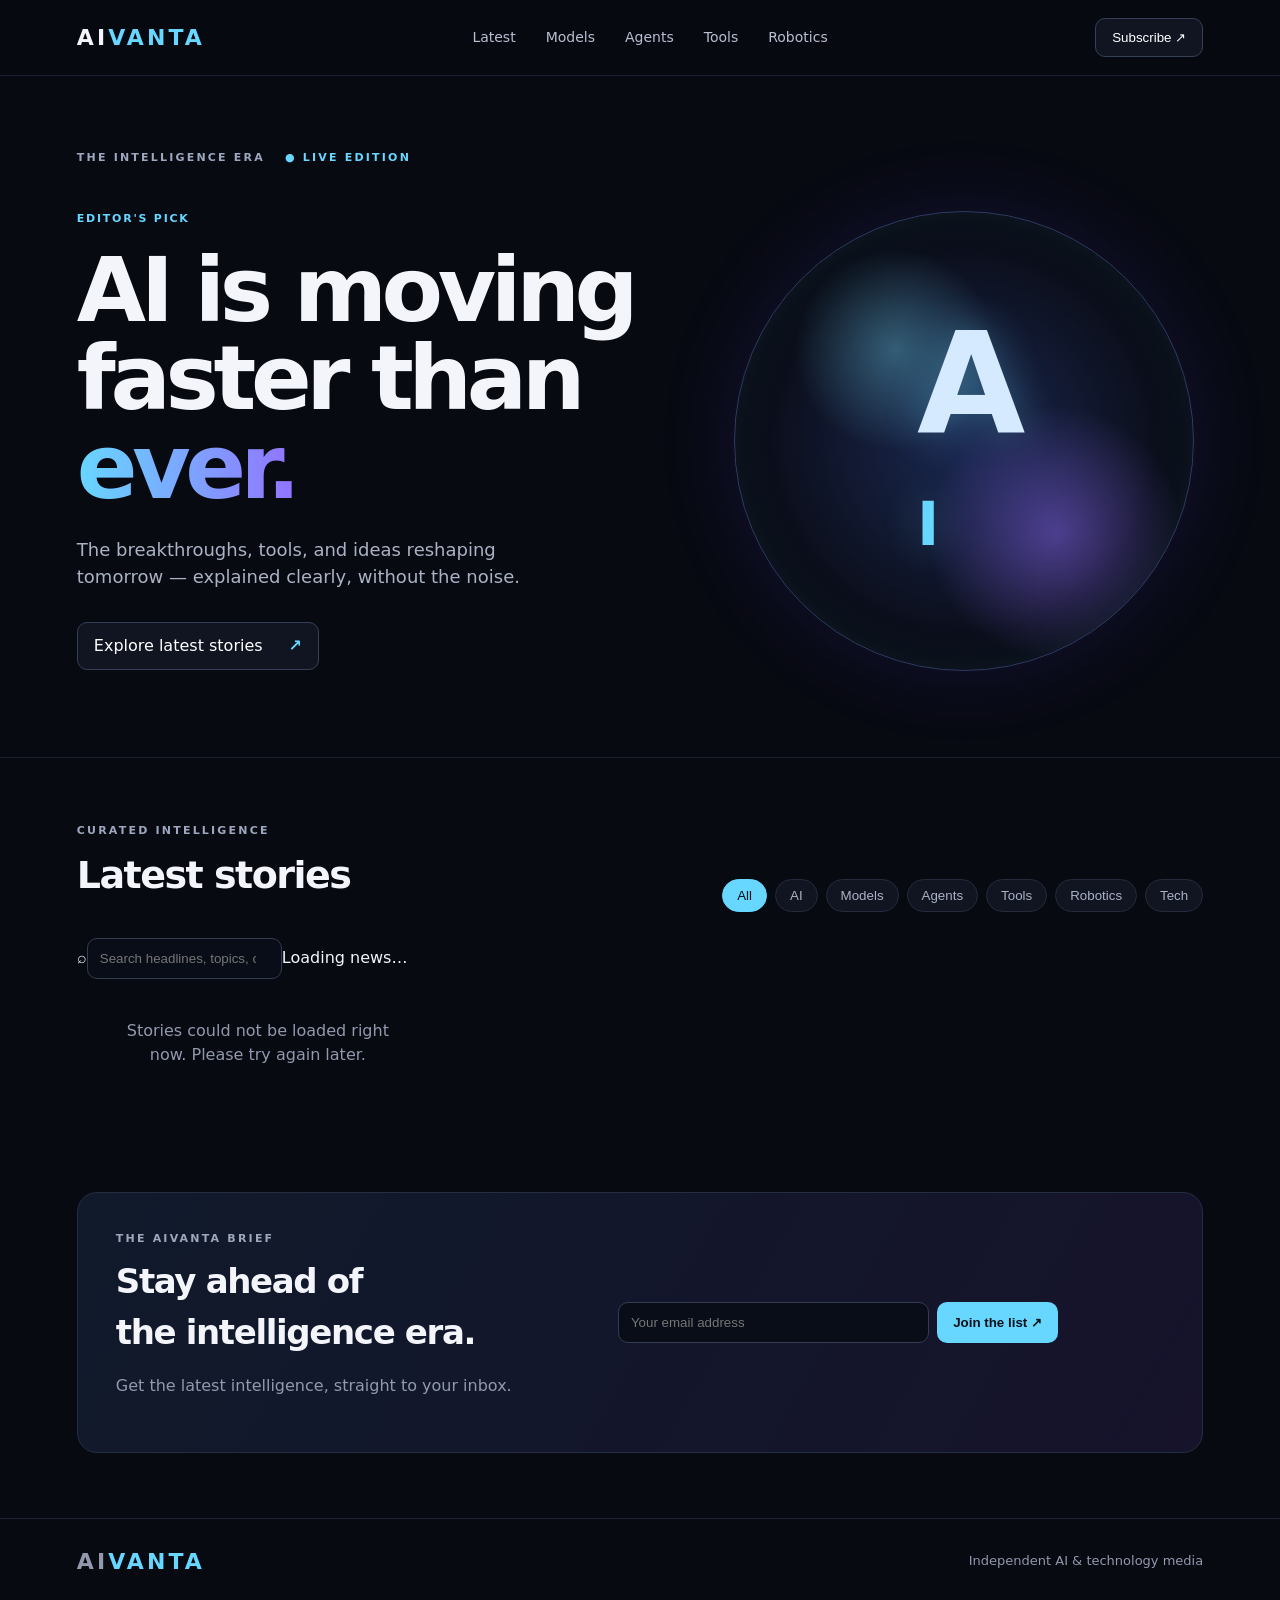
==== index.html @ 329ab550 "Add editorial homepage sections and search" ====
<!doctype html>
<html lang="en"><head><meta charset="utf-8"><meta name="viewport" content="width=device-width,initial-scale=1"><title>AIVANTA — The intelligence era.</title><meta name="description" content="AI news, tools, models, agents, and the future — decoded."><meta name="theme-color" content="#080a12"><link rel="stylesheet" href="styles.css"></head>
<body><header class="top"><a class="logo" href="/">AI<span>VANTA</span></a><nav><a href="#latest">Latest</a><a href="#models" data-nav-filter="Models">Models</a><a href="#agents" data-nav-filter="Agents">Agents</a><a href="#tools" data-nav-filter="Tools">Tools</a><a href="#robotics" data-nav-filter="Robotics">Robotics</a></nav><button class="subscribe" onclick="document.querySelector('#newsletter').scrollIntoView({behavior:'smooth'})">Subscribe ↗</button></header>
<main><section class="hero"><div class="eyebrow">THE INTELLIGENCE ERA <span>● LIVE EDITION</span></div><div class="hero-grid"><div><div class="tag" id="hero-tag">EDITOR'S PICK</div><h1 id="hero-title">AI is moving<br>faster than <em>ever.</em></h1><p class="lede" id="hero-lede">The breakthroughs, tools, and ideas reshaping tomorrow — explained clearly, without the noise.</p><a class="read" id="hero-link" href="#latest">Explore latest stories <b>↗</b></a></div><div class="orb" id="hero-orb"><div class="orbtext">A<br><small>I</small></div></div></div></section>
<section class="section" id="latest"><div class="sectionhead"><div><div class="eyebrow">CURATED INTELLIGENCE</div><h2>Latest stories</h2></div><div class="filters"><button class="active" data-filter="All">All</button><button data-filter="AI">AI</button><button data-filter="Models">Models</button><button data-filter="Agents">Agents</button><button data-filter="Tools">Tools</button><button data-filter="Robotics">Robotics</button><button data-filter="Tech">Tech</button></div></div>
<div class="news-tools"><label class="search-wrap"><span aria-hidden="true">⌕</span><input id="story-search" type="search" placeholder="Search headlines, topics, or summaries…" aria-label="Search news articles"></label><span id="story-count" class="story-count">Loading news…</span></div>
<div class="featured-strip" id="featured-strip" hidden></div>
<div id="articles" class="cards" aria-live="polite"><div class="empty">Loading published stories…</div></div><div class="empty" id="empty" hidden>No stories in this category yet.</div></section>
<section class="newsletter" id="newsletter"><div><div class="eyebrow">THE AIVANTA BRIEF</div><h2>Stay ahead of<br>the intelligence era.</h2><p>Get the latest intelligence, straight to your inbox.</p></div><form id="signup"><input type="email" placeholder="Your email address" required><button>Join the list ↗</button></form><div id="formmsg" class="formmsg"></div></section></main><footer><a class="logo" href="/">AI<span>VANTA</span></a><span>Independent AI & technology media</span></footer><script src="app.js"></script></body></html>
---- styles.css ----
:root{--bg:#080a12;--panel:#111522;--text:#f3f5fb;--muted:#9299ad;--cyan:#67d7ff;--purple:#9273ff}*{box-sizing:border-box}body{margin:0;background:var(--bg);color:var(--text);font:16px/1.5 Inter,ui-sans-serif,system-ui,-apple-system,sans-serif}a{color:inherit;text-decoration:none}.top{height:76px;display:flex;align-items:center;justify-content:space-between;padding:0 6vw;border-bottom:1px solid #1c2030;position:sticky;top:0;background:#080a12ee;backdrop-filter:blur(14px);z-index:5}.logo{font-weight:900;letter-spacing:.14em;font-size:22px}.logo span{color:var(--cyan)}nav{display:flex;gap:30px;color:#b8bfd0;font-size:14px}.subscribe,.read,form button{border:1px solid #354056;background:#111522;color:white;padding:11px 16px;border-radius:10px;cursor:pointer}.hero{padding:74px 6vw 86px;border-bottom:1px solid #1c2030}.eyebrow{font-size:11px;letter-spacing:.2em;color:#9da7be;font-weight:700}.eyebrow span{color:var(--cyan);margin-left:14px}.hero-grid{display:grid;grid-template-columns:1.1fr .9fr;align-items:center;gap:5vw;max-width:1300px;margin:44px auto 0}.tag,.meta{font-size:11px;letter-spacing:.16em;color:var(--cyan);font-weight:800}h1{font-size:clamp(48px,7vw,92px);line-height:.99;letter-spacing:-.06em;margin:18px 0 24px}h1 em{font-style:normal;background:linear-gradient(90deg,var(--cyan),var(--purple));background-clip:text;color:transparent}.lede{color:#aab2c4;max-width:500px;font-size:18px;margin-bottom:32px}.read{display:inline-flex;gap:26px;align-items:center}.read b{color:var(--cyan)}.orb{aspect-ratio:1;border-radius:50%;max-width:460px;margin:auto;width:100%;background:radial-gradient(circle at 35% 30%,#77e5ff55,transparent 23%),radial-gradient(circle at 70% 70%,#916cff77,transparent 28%),radial-gradient(circle at center,#1b2851,#090b14 68%);border:1px solid #303a64;box-shadow:0 0 80px #604aff20,inset 0 0 50px #51d8ff16;display:grid;place-items:center}.orbtext{font-weight:900;font-size:140px;line-height:.8;letter-spacing:-.1em;color:#d5eaff;text-shadow:0 0 40px #6cdfff55}.orbtext small{color:var(--cyan);font-size:60px}.section{padding:65px 6vw;max-width:1500px;margin:auto}.sectionhead{display:flex;justify-content:space-between;align-items:end;gap:20px;margin-bottom:26px}h2{font-size:38px;letter-spacing:-.04em;margin:8px 0}.filters{display:flex;gap:8px;flex-wrap:wrap}.filters button{background:#111522;color:#aab2c4;border:1px solid #252b3c;border-radius:30px;padding:8px 14px;cursor:pointer}.filters button.active{color:#081019;background:var(--cyan);border-color:var(--cyan)}.cards{display:grid;grid-template-columns:repeat(3,1fr);gap:20px}.story{border:1px solid #202637;border-radius:18px;background:#0d101a;padding:14px;transition:.2s}.story:hover{transform:translateY(-3px);border-color:#475879}.art{height:190px;border-radius:12px;display:grid;place-items:center;font-size:60px;margin-bottom:20px}.art1{background:radial-gradient(circle,#4355a4,#12172d)}.art2{background:radial-gradient(circle,#376e79,#10202c)}.art3{background:radial-gradient(circle,#7154a9,#211631)}.story h3{font-size:22px;line-height:1.2;margin:10px 0}.story p{color:var(--muted);font-size:14px}.empty{padding:40px;text-align:center;color:var(--muted)}.newsletter{margin:20px 6vw 65px;padding:38px;border:1px solid #252d43;border-radius:20px;background:linear-gradient(120deg,#101a2b,#16132b);display:flex;align-items:center;justify-content:space-between;gap:30px}.newsletter h2{font-size:34px}.newsletter p{color:var(--muted)}form{display:flex;gap:8px;max-width:440px;width:100%}input{min-width:0;flex:1;background:#090d17;border:1px solid #343c51;border-radius:10px;padding:12px;color:white}form button{background:var(--cyan);color:#06111a;border:0;font-weight:800}.formmsg{font-size:12px;color:var(--muted)}footer{border-top:1px solid #1d2230;padding:26px 6vw;display:flex;justify-content:space-between;align-items:center;color:var(--muted);font-size:13px}@media(max-width:850px){nav{display:none}.hero-grid{grid-template-columns:1fr}.orb{max-width:300px}.sectionhead{align-items:start;flex-direction:column}.cards{grid-template-columns:1fr 1fr}.newsletter{flex-direction:column;align-items:stretch}footer{gap:15px;flex-direction:column;align-items:start}}@media(max-width:520px){.top{padding:0 5vw;height:65px}.hero{padding:55px 5vw}.section{padding:48px 5vw}.cards{grid-template-columns:1fr}.art{height:170px}.newsletter{margin:12px 5vw 45px;padding:24px}form{flex-direction:column}h2{font-size:32px}footer{padding:24px 5vw}}

.story-image{padding:0;overflow:hidden;background:#111522}.story-image img{display:block;width:100%;height:100%;object-fit:cover;border-radius:12px}.story-image{height:190px}
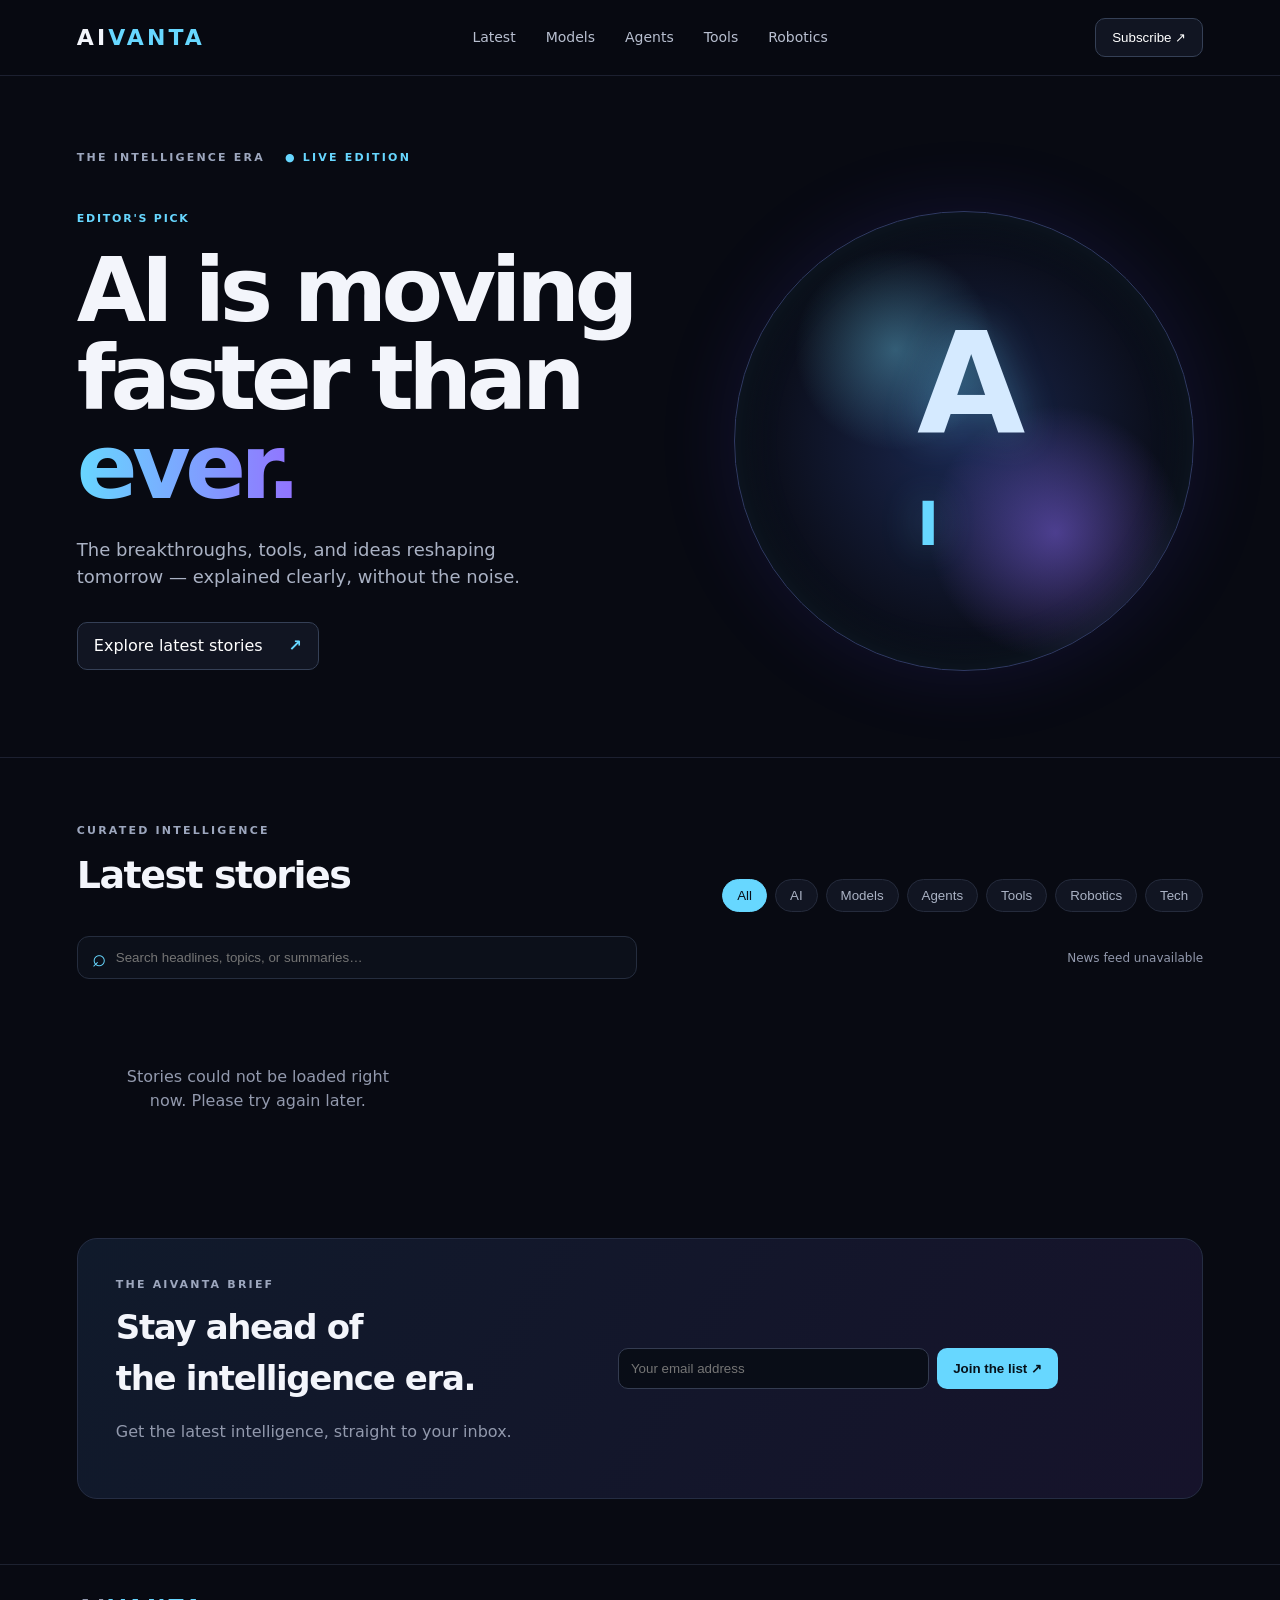
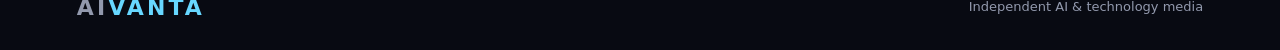
==== commit 15ea7518: "Point category navigation to news section" ====
--- a/index.html
+++ b/index.html
@@ -1,6 +1,6 @@
 <!doctype html>
 <html lang="en"><head><meta charset="utf-8"><meta name="viewport" content="width=device-width,initial-scale=1"><title>AIVANTA — The intelligence era.</title><meta name="description" content="AI news, tools, models, agents, and the future — decoded."><meta name="theme-color" content="#080a12"><link rel="stylesheet" href="styles.css"></head>
-<body><header class="top"><a class="logo" href="/">AI<span>VANTA</span></a><nav><a href="#latest">Latest</a><a href="#models" data-nav-filter="Models">Models</a><a href="#agents" data-nav-filter="Agents">Agents</a><a href="#tools" data-nav-filter="Tools">Tools</a><a href="#robotics" data-nav-filter="Robotics">Robotics</a></nav><button class="subscribe" onclick="document.querySelector('#newsletter').scrollIntoView({behavior:'smooth'})">Subscribe ↗</button></header>
+<body><header class="top"><a class="logo" href="/">AI<span>VANTA</span></a><nav><a href="#latest">Latest</a><a href="#latest" data-nav-filter="Models">Models</a><a href="#latest" data-nav-filter="Agents">Agents</a><a href="#latest" data-nav-filter="Tools">Tools</a><a href="#latest" data-nav-filter="Robotics">Robotics</a></nav><button class="subscribe" onclick="document.querySelector('#newsletter').scrollIntoView({behavior:'smooth'})">Subscribe ↗</button></header>
 <main><section class="hero"><div class="eyebrow">THE INTELLIGENCE ERA <span>● LIVE EDITION</span></div><div class="hero-grid"><div><div class="tag" id="hero-tag">EDITOR'S PICK</div><h1 id="hero-title">AI is moving<br>faster than <em>ever.</em></h1><p class="lede" id="hero-lede">The breakthroughs, tools, and ideas reshaping tomorrow — explained clearly, without the noise.</p><a class="read" id="hero-link" href="#latest">Explore latest stories <b>↗</b></a></div><div class="orb" id="hero-orb"><div class="orbtext">A<br><small>I</small></div></div></div></section>
 <section class="section" id="latest"><div class="sectionhead"><div><div class="eyebrow">CURATED INTELLIGENCE</div><h2>Latest stories</h2></div><div class="filters"><button class="active" data-filter="All">All</button><button data-filter="AI">AI</button><button data-filter="Models">Models</button><button data-filter="Agents">Agents</button><button data-filter="Tools">Tools</button><button data-filter="Robotics">Robotics</button><button data-filter="Tech">Tech</button></div></div>
 <div class="news-tools"><label class="search-wrap"><span aria-hidden="true">⌕</span><input id="story-search" type="search" placeholder="Search headlines, topics, or summaries…" aria-label="Search news articles"></label><span id="story-count" class="story-count">Loading news…</span></div>
--- a/styles.css
+++ b/styles.css
@@ -1,3 +1,23 @@
 :root{--bg:#080a12;--panel:#111522;--text:#f3f5fb;--muted:#9299ad;--cyan:#67d7ff;--purple:#9273ff}*{box-sizing:border-box}body{margin:0;background:var(--bg);color:var(--text);font:16px/1.5 Inter,ui-sans-serif,system-ui,-apple-system,sans-serif}a{color:inherit;text-decoration:none}.top{height:76px;display:flex;align-items:center;justify-content:space-between;padding:0 6vw;border-bottom:1px solid #1c2030;position:sticky;top:0;background:#080a12ee;backdrop-filter:blur(14px);z-index:5}.logo{font-weight:900;letter-spacing:.14em;font-size:22px}.logo span{color:var(--cyan)}nav{display:flex;gap:30px;color:#b8bfd0;font-size:14px}.subscribe,.read,form button{border:1px solid #354056;background:#111522;color:white;padding:11px 16px;border-radius:10px;cursor:pointer}.hero{padding:74px 6vw 86px;border-bottom:1px solid #1c2030}.eyebrow{font-size:11px;letter-spacing:.2em;color:#9da7be;font-weight:700}.eyebrow span{color:var(--cyan);margin-left:14px}.hero-grid{display:grid;grid-template-columns:1.1fr .9fr;align-items:center;gap:5vw;max-width:1300px;margin:44px auto 0}.tag,.meta{font-size:11px;letter-spacing:.16em;color:var(--cyan);font-weight:800}h1{font-size:clamp(48px,7vw,92px);line-height:.99;letter-spacing:-.06em;margin:18px 0 24px}h1 em{font-style:normal;background:linear-gradient(90deg,var(--cyan),var(--purple));background-clip:text;color:transparent}.lede{color:#aab2c4;max-width:500px;font-size:18px;margin-bottom:32px}.read{display:inline-flex;gap:26px;align-items:center}.read b{color:var(--cyan)}.orb{aspect-ratio:1;border-radius:50%;max-width:460px;margin:auto;width:100%;background:radial-gradient(circle at 35% 30%,#77e5ff55,transparent 23%),radial-gradient(circle at 70% 70%,#916cff77,transparent 28%),radial-gradient(circle at center,#1b2851,#090b14 68%);border:1px solid #303a64;box-shadow:0 0 80px #604aff20,inset 0 0 50px #51d8ff16;display:grid;place-items:center}.orbtext{font-weight:900;font-size:140px;line-height:.8;letter-spacing:-.1em;color:#d5eaff;text-shadow:0 0 40px #6cdfff55}.orbtext small{color:var(--cyan);font-size:60px}.section{padding:65px 6vw;max-width:1500px;margin:auto}.sectionhead{display:flex;justify-content:space-between;align-items:end;gap:20px;margin-bottom:26px}h2{font-size:38px;letter-spacing:-.04em;margin:8px 0}.filters{display:flex;gap:8px;flex-wrap:wrap}.filters button{background:#111522;color:#aab2c4;border:1px solid #252b3c;border-radius:30px;padding:8px 14px;cursor:pointer}.filters button.active{color:#081019;background:var(--cyan);border-color:var(--cyan)}.cards{display:grid;grid-template-columns:repeat(3,1fr);gap:20px}.story{border:1px solid #202637;border-radius:18px;background:#0d101a;padding:14px;transition:.2s}.story:hover{transform:translateY(-3px);border-color:#475879}.art{height:190px;border-radius:12px;display:grid;place-items:center;font-size:60px;margin-bottom:20px}.art1{background:radial-gradient(circle,#4355a4,#12172d)}.art2{background:radial-gradient(circle,#376e79,#10202c)}.art3{background:radial-gradient(circle,#7154a9,#211631)}.story h3{font-size:22px;line-height:1.2;margin:10px 0}.story p{color:var(--muted);font-size:14px}.empty{padding:40px;text-align:center;color:var(--muted)}.newsletter{margin:20px 6vw 65px;padding:38px;border:1px solid #252d43;border-radius:20px;background:linear-gradient(120deg,#101a2b,#16132b);display:flex;align-items:center;justify-content:space-between;gap:30px}.newsletter h2{font-size:34px}.newsletter p{color:var(--muted)}form{display:flex;gap:8px;max-width:440px;width:100%}input{min-width:0;flex:1;background:#090d17;border:1px solid #343c51;border-radius:10px;padding:12px;color:white}form button{background:var(--cyan);color:#06111a;border:0;font-weight:800}.formmsg{font-size:12px;color:var(--muted)}footer{border-top:1px solid #1d2230;padding:26px 6vw;display:flex;justify-content:space-between;align-items:center;color:var(--muted);font-size:13px}@media(max-width:850px){nav{display:none}.hero-grid{grid-template-columns:1fr}.orb{max-width:300px}.sectionhead{align-items:start;flex-direction:column}.cards{grid-template-columns:1fr 1fr}.newsletter{flex-direction:column;align-items:stretch}footer{gap:15px;flex-direction:column;align-items:start}}@media(max-width:520px){.top{padding:0 5vw;height:65px}.hero{padding:55px 5vw}.section{padding:48px 5vw}.cards{grid-template-columns:1fr}.art{height:170px}.newsletter{margin:12px 5vw 45px;padding:24px}form{flex-direction:column}h2{font-size:32px}footer{padding:24px 5vw}}
 
 .story-image{padding:0;overflow:hidden;background:#111522}.story-image img{display:block;width:100%;height:100%;object-fit:cover;border-radius:12px}.story-image{height:190px}
+
+/* editorial homepage upgrades */
+.news-tools{display:flex;align-items:center;justify-content:space-between;gap:16px;margin:-2px 0 22px}
+.search-wrap{display:flex;align-items:center;gap:10px;max-width:560px;width:100%;background:#0c101a;border:1px solid #252d3e;border-radius:12px;padding:0 14px;color:#aeb9ce}
+.search-wrap span{font-size:24px;color:var(--cyan)}
+.search-wrap input{background:transparent;border:0;padding:13px 0;outline:none;width:100%}
+.story-count{font-size:12px;color:var(--muted);white-space:nowrap}
+.featured-strip{display:grid;grid-template-columns:repeat(3,1fr);gap:12px;margin:0 0 24px}
+.trend{display:flex;gap:12px;align-items:start;border:1px solid #202637;background:#0d101a;border-radius:14px;padding:14px;transition:.2s}
+.trend:hover{border-color:#485879}
+.trend-number{color:var(--cyan);font-weight:900;font-size:18px}
+.trend small{display:block;color:var(--muted);font-size:9px;letter-spacing:.14em;margin-bottom:4px}
+.trend strong{display:block;font-size:13px;line-height:1.35}
+.card-read{display:inline-flex;justify-content:space-between;width:100%;border-top:1px solid #202637;padding-top:12px;margin-top:8px;color:#b5c1d8;font-size:12px}
+.card-read span{color:var(--cyan)}
+.hero-image{width:100%;height:100%;object-fit:cover;border-radius:50%}
+.orb.has-image{overflow:hidden;padding:8px;background:#0b0e18}
+.story h3 a:hover{color:var(--cyan)}
+@media(max-width:850px){.featured-strip{grid-template-columns:1fr 1fr}.news-tools{align-items:stretch;flex-direction:column}.story-count{align-self:flex-end}}
+@media(max-width:520px){.featured-strip{grid-template-columns:1fr}.trend{padding:12px}.search-wrap{max-width:none}}
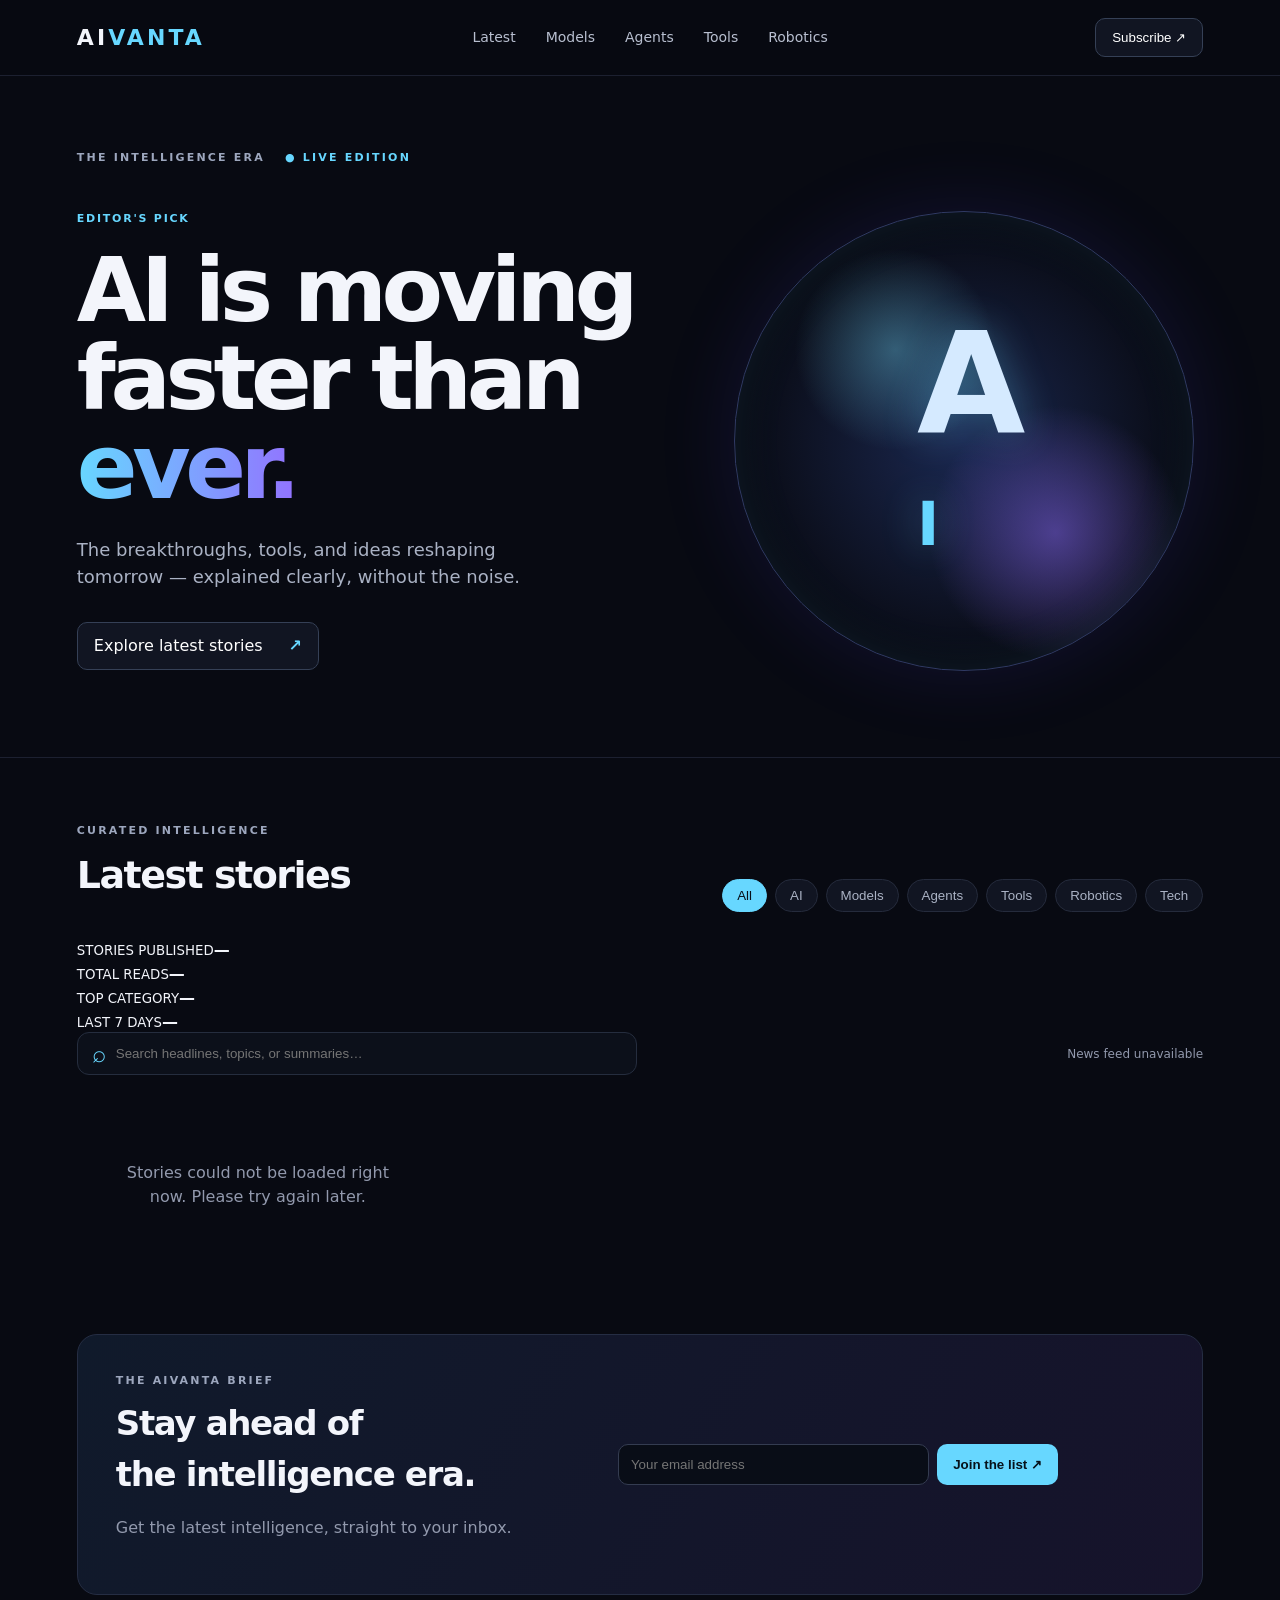
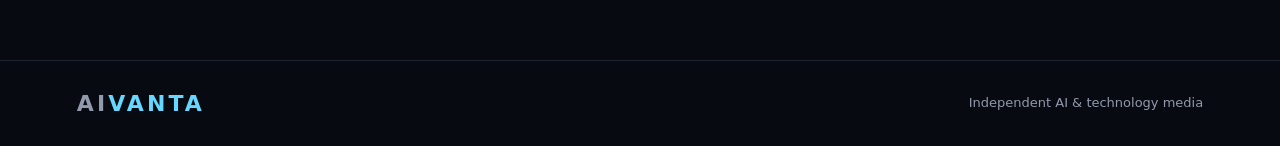
==== commit cd28ca42: "Add homepage audience data widgets" ====
--- a/index.html
+++ b/index.html
@@ -1,9 +1,9 @@
 <!doctype html>
-<html lang="en"><head><meta charset="utf-8"><meta name="viewport" content="width=device-width,initial-scale=1"><title>AIVANTA — The intelligence era.</title><meta name="description" content="AI news, tools, models, agents, and the future — decoded."><meta name="theme-color" content="#080a12"><link rel="stylesheet" href="styles.css"></head>
+<html lang="en"><head><meta charset="utf-8"><meta name="viewport" content="width=device-width,initial-scale=1"><title>AIVANTA — AI & Technology News</title><meta name="description" content="Independent AI and technology news: breakthroughs, models, agents, robotics, tools and the future, decoded."><meta name="theme-color" content="#080a12"><link rel="canonical" href="/"><meta name="robots" content="index,follow,max-image-preview:large"><meta property="og:type" content="website"><meta property="og:site_name" content="AIVANTA"><meta property="og:title" content="AIVANTA — AI & Technology News"><meta property="og:description" content="Independent AI and technology news: breakthroughs, models, agents, robotics, tools and the future, decoded."><meta property="og:url" content="/"><meta name="twitter:card" content="summary"><meta name="twitter:title" content="AIVANTA — AI & Technology News"><meta name="twitter:description" content="Independent AI and technology news, decoded."><script type="application/ld+json">{"@context":"https://schema.org","@type":"NewsMediaOrganization","name":"AIVANTA","url":"/","description":"Independent AI and technology media"}</script><script>(function(){var u=location.origin+"/";var c=document.querySelector("link[rel=canonical]");if(c)c.href=u;var o=document.querySelector("meta[property=og:url]");if(o)o.content=u;var s=document.querySelector("script[type=application/ld+json]");if(s){try{var j=JSON.parse(s.textContent);j.url=u;s.textContent=JSON.stringify(j);}catch(e){}}})();</script><link rel="stylesheet" href="styles.css"></head>
 <body><header class="top"><a class="logo" href="/">AI<span>VANTA</span></a><nav><a href="#latest">Latest</a><a href="#latest" data-nav-filter="Models">Models</a><a href="#latest" data-nav-filter="Agents">Agents</a><a href="#latest" data-nav-filter="Tools">Tools</a><a href="#latest" data-nav-filter="Robotics">Robotics</a></nav><button class="subscribe" onclick="document.querySelector('#newsletter').scrollIntoView({behavior:'smooth'})">Subscribe ↗</button></header>
 <main><section class="hero"><div class="eyebrow">THE INTELLIGENCE ERA <span>● LIVE EDITION</span></div><div class="hero-grid"><div><div class="tag" id="hero-tag">EDITOR'S PICK</div><h1 id="hero-title">AI is moving<br>faster than <em>ever.</em></h1><p class="lede" id="hero-lede">The breakthroughs, tools, and ideas reshaping tomorrow — explained clearly, without the noise.</p><a class="read" id="hero-link" href="#latest">Explore latest stories <b>↗</b></a></div><div class="orb" id="hero-orb"><div class="orbtext">A<br><small>I</small></div></div></div></section>
 <section class="section" id="latest"><div class="sectionhead"><div><div class="eyebrow">CURATED INTELLIGENCE</div><h2>Latest stories</h2></div><div class="filters"><button class="active" data-filter="All">All</button><button data-filter="AI">AI</button><button data-filter="Models">Models</button><button data-filter="Agents">Agents</button><button data-filter="Tools">Tools</button><button data-filter="Robotics">Robotics</button><button data-filter="Tech">Tech</button></div></div>
-<div class="news-tools"><label class="search-wrap"><span aria-hidden="true">⌕</span><input id="story-search" type="search" placeholder="Search headlines, topics, or summaries…" aria-label="Search news articles"></label><span id="story-count" class="story-count">Loading news…</span></div>
-<div class="featured-strip" id="featured-strip" hidden></div>
+<div class="data-strip" id="data-strip"><div class="data-card"><small>STORIES PUBLISHED</small><strong id="data-stories">—</strong></div><div class="data-card"><small>TOTAL READS</small><strong id="data-views">—</strong></div><div class="data-card"><small>TOP CATEGORY</small><strong id="data-category">—</strong></div><div class="data-card"><small>LAST 7 DAYS</small><strong id="data-week">—</strong></div></div><div class="news-tools"><label class="search-wrap"><span aria-hidden="true">⌕</span><input id="story-search" type="search" placeholder="Search headlines, topics, or summaries…" aria-label="Search news articles"></label><span id="story-count" class="story-count">Loading news…</span></div>
+<div class="featured-strip" id="featured-strip" hidden></div><section class="most-read" id="most-read" hidden><div class="most-read-head"><div><div class="eyebrow">AUDIENCE SIGNAL</div><h3>Most read</h3></div><span>Ranked by readership</span></div><div class="most-read-list" id="most-read-list"></div></section>
 <div id="articles" class="cards" aria-live="polite"><div class="empty">Loading published stories…</div></div><div class="empty" id="empty" hidden>No stories in this category yet.</div></section>
 <section class="newsletter" id="newsletter"><div><div class="eyebrow">THE AIVANTA BRIEF</div><h2>Stay ahead of<br>the intelligence era.</h2><p>Get the latest intelligence, straight to your inbox.</p></div><form id="signup"><input type="email" placeholder="Your email address" required><button>Join the list ↗</button></form><div id="formmsg" class="formmsg"></div></section></main><footer><a class="logo" href="/">AI<span>VANTA</span></a><span>Independent AI & technology media</span></footer><script src="app.js"></script></body></html>
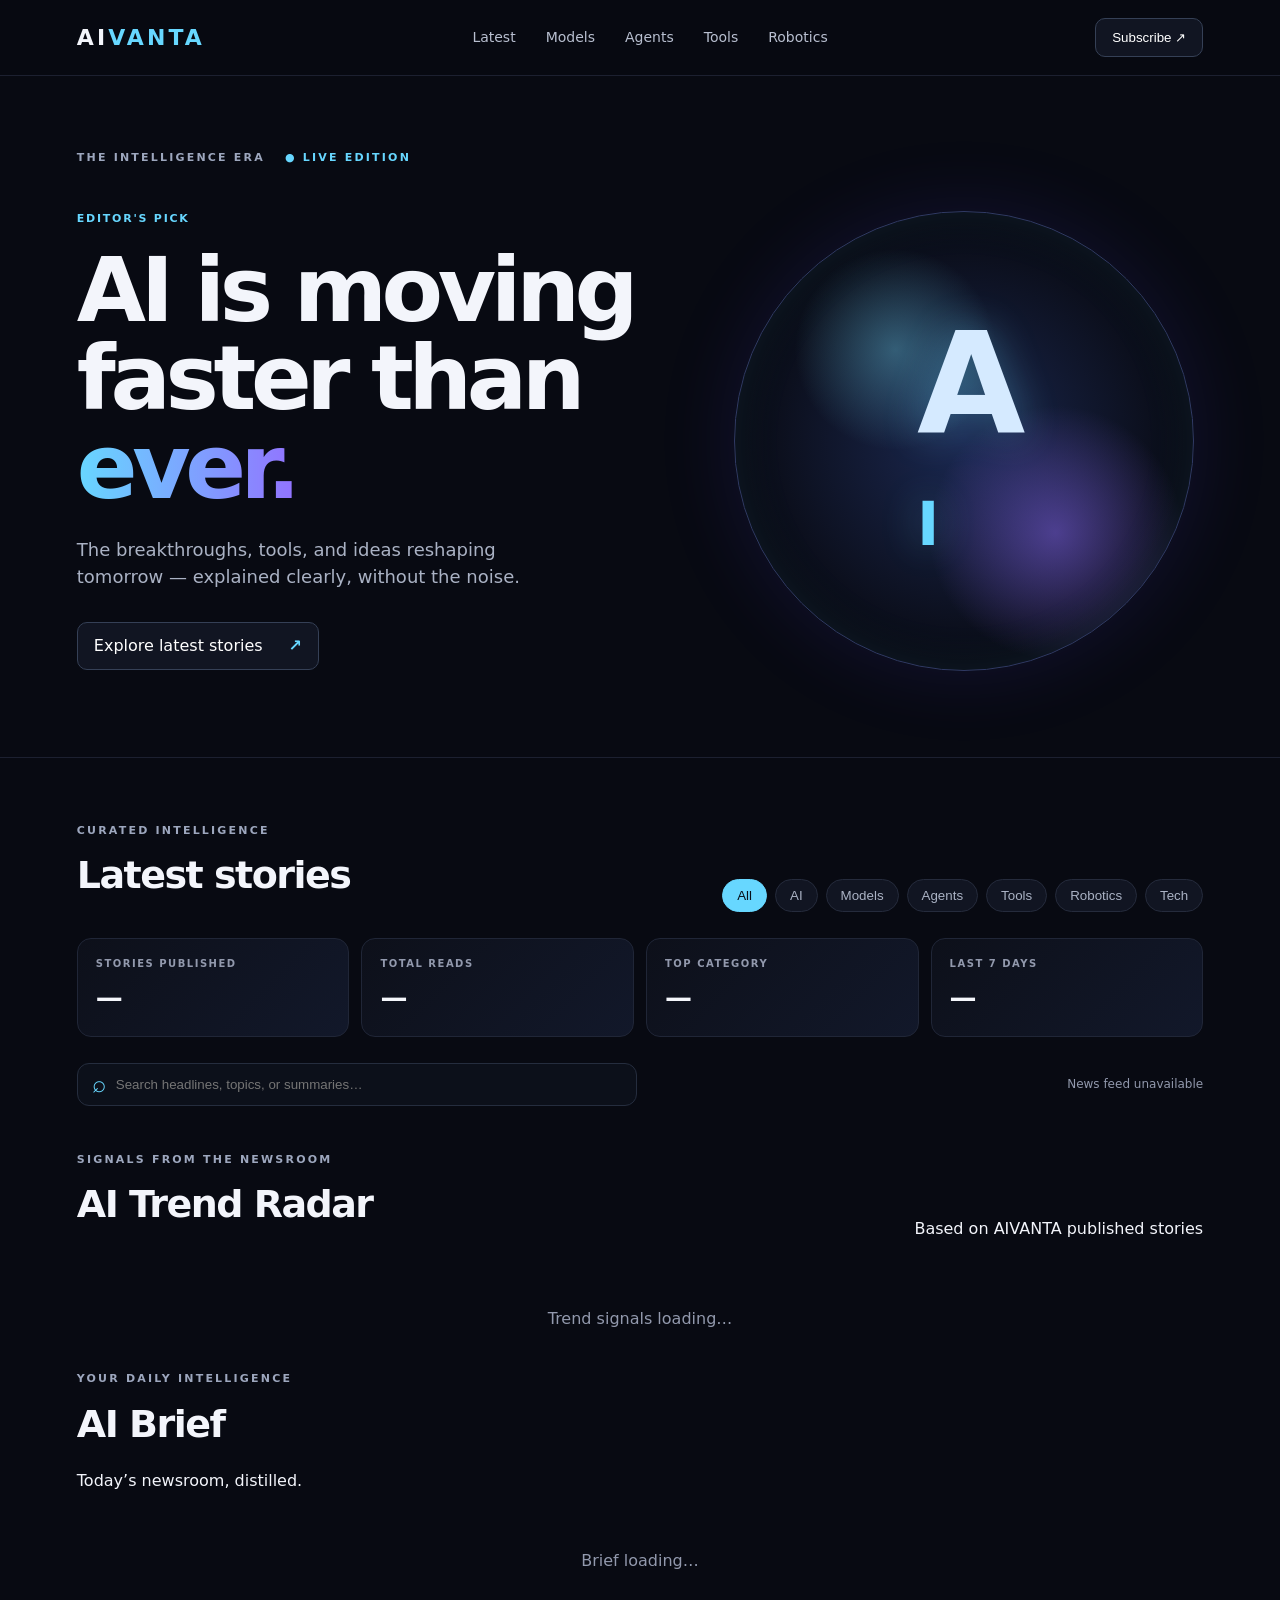
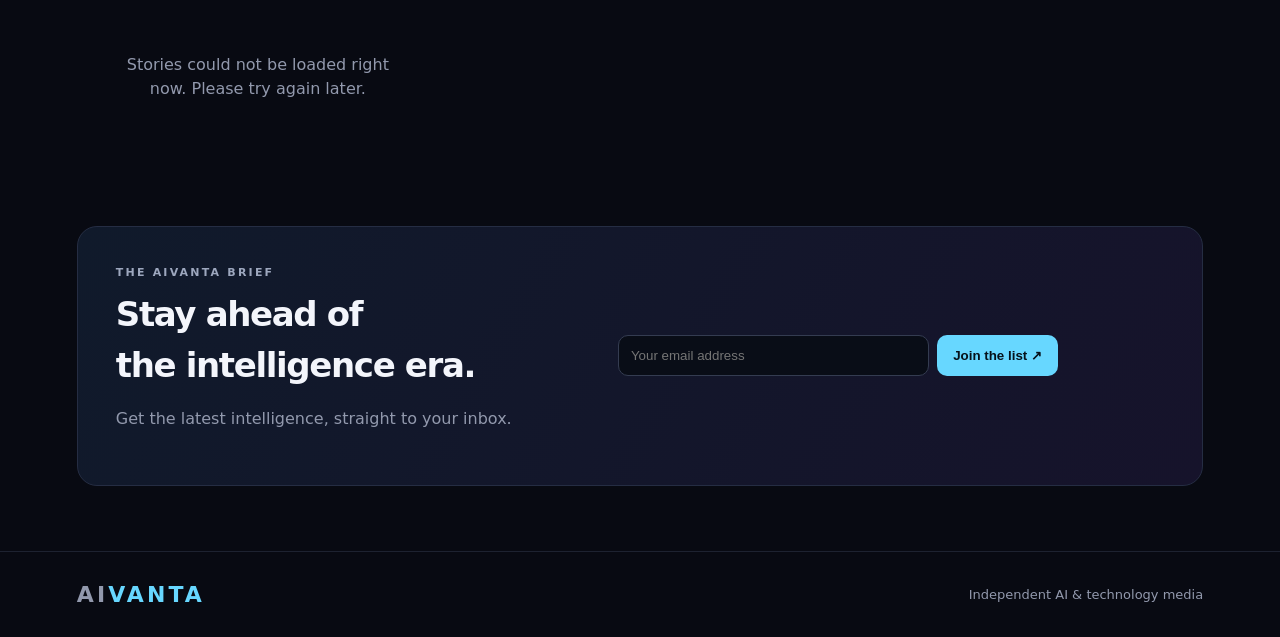
==== commit 9ea495ec: "Add AI trend radar and daily brief sections" ====
--- a/index.html
+++ b/index.html
@@ -4,6 +4,6 @@
 <main><section class="hero"><div class="eyebrow">THE INTELLIGENCE ERA <span>● LIVE EDITION</span></div><div class="hero-grid"><div><div class="tag" id="hero-tag">EDITOR'S PICK</div><h1 id="hero-title">AI is moving<br>faster than <em>ever.</em></h1><p class="lede" id="hero-lede">The breakthroughs, tools, and ideas reshaping tomorrow — explained clearly, without the noise.</p><a class="read" id="hero-link" href="#latest">Explore latest stories <b>↗</b></a></div><div class="orb" id="hero-orb"><div class="orbtext">A<br><small>I</small></div></div></div></section>
 <section class="section" id="latest"><div class="sectionhead"><div><div class="eyebrow">CURATED INTELLIGENCE</div><h2>Latest stories</h2></div><div class="filters"><button class="active" data-filter="All">All</button><button data-filter="AI">AI</button><button data-filter="Models">Models</button><button data-filter="Agents">Agents</button><button data-filter="Tools">Tools</button><button data-filter="Robotics">Robotics</button><button data-filter="Tech">Tech</button></div></div>
 <div class="data-strip" id="data-strip"><div class="data-card"><small>STORIES PUBLISHED</small><strong id="data-stories">—</strong></div><div class="data-card"><small>TOTAL READS</small><strong id="data-views">—</strong></div><div class="data-card"><small>TOP CATEGORY</small><strong id="data-category">—</strong></div><div class="data-card"><small>LAST 7 DAYS</small><strong id="data-week">—</strong></div></div><div class="news-tools"><label class="search-wrap"><span aria-hidden="true">⌕</span><input id="story-search" type="search" placeholder="Search headlines, topics, or summaries…" aria-label="Search news articles"></label><span id="story-count" class="story-count">Loading news…</span></div>
-<div class="featured-strip" id="featured-strip" hidden></div><section class="most-read" id="most-read" hidden><div class="most-read-head"><div><div class="eyebrow">AUDIENCE SIGNAL</div><h3>Most read</h3></div><span>Ranked by readership</span></div><div class="most-read-list" id="most-read-list"></div></section>
+<div class="featured-strip" id="featured-strip" hidden></div><section class="radar-section" id="trend-radar"><div class="sectionhead"><div><div class="eyebrow">SIGNALS FROM THE NEWSROOM</div><h2>AI Trend Radar</h2></div><span class="radar-note">Based on AIVANTA published stories</span></div><div class="radar-grid" id="radar-grid"><div class="empty">Trend signals loading…</div></div></section><section class="daily-brief" id="daily-brief"><div class="brief-head"><div class="eyebrow">YOUR DAILY INTELLIGENCE</div><h2>AI Brief</h2><p>Today’s newsroom, distilled.</p></div><div class="brief-list" id="brief-list"><div class="empty">Brief loading…</div></div></section><section class="most-read" id="most-read" hidden><div class="most-read-head"><div><div class="eyebrow">AUDIENCE SIGNAL</div><h3>Most read</h3></div><span>Ranked by readership</span></div><div class="most-read-list" id="most-read-list"></div></section>
 <div id="articles" class="cards" aria-live="polite"><div class="empty">Loading published stories…</div></div><div class="empty" id="empty" hidden>No stories in this category yet.</div></section>
 <section class="newsletter" id="newsletter"><div><div class="eyebrow">THE AIVANTA BRIEF</div><h2>Stay ahead of<br>the intelligence era.</h2><p>Get the latest intelligence, straight to your inbox.</p></div><form id="signup"><input type="email" placeholder="Your email address" required><button>Join the list ↗</button></form><div id="formmsg" class="formmsg"></div></section></main><footer><a class="logo" href="/">AI<span>VANTA</span></a><span>Independent AI & technology media</span></footer><script src="app.js"></script></body></html>
--- a/styles.css
+++ b/styles.css
@@ -21,3 +21,6 @@
 .story h3 a:hover{color:var(--cyan)}
 @media(max-width:850px){.featured-strip{grid-template-columns:1fr 1fr}.news-tools{align-items:stretch;flex-direction:column}.story-count{align-self:flex-end}}
 @media(max-width:520px){.featured-strip{grid-template-columns:1fr}.trend{padding:12px}.search-wrap{max-width:none}}
+
+/* AIVANTA audience data modules */
+.data-strip{display:grid;grid-template-columns:repeat(4,1fr);gap:12px;margin:0 0 28px}.data-card{border:1px solid #202637;background:linear-gradient(135deg,#0d101a,#12182a);border-radius:14px;padding:17px 18px}.data-card small{display:block;font-size:10px;letter-spacing:.15em;color:var(--muted);font-weight:700}.data-card strong{display:block;font-size:27px;letter-spacing:-.04em;margin-top:7px;color:#f4f6fb}.most-read{border:1px solid #202637;background:#0b0f19;border-radius:18px;padding:20px;margin:0 0 26px}.most-read-head{display:flex;justify-content:space-between;align-items:end;margin-bottom:14px}.most-read h3{font-size:26px;margin:5px 0}.most-read-head>span{color:var(--muted);font-size:12px}.most-read-list{display:grid;grid-template-columns:repeat(5,1fr);gap:10px}.popular-item{display:flex;gap:10px;align-items:start;padding:13px;border:1px solid #202637;border-radius:12px;background:#0e121d;min-width:0}.popular-rank{font-size:17px;font-weight:900;color:var(--cyan)}.popular-copy{min-width:0;flex:1}.popular-copy strong{font-size:12px;line-height:1.35;display:block}.popular-copy small{font-size:10px;color:var(--muted);display:block;margin-top:6px}.popular-views{font-size:12px;color:var(--cyan);white-space:nowrap}.popular-views small{display:block;font-size:9px;color:var(--muted)}.popular-item:hover{border-color:#485879}@media(max-width:850px){.data-strip{grid-template-columns:repeat(2,1fr)}.most-read-list{grid-template-columns:repeat(2,1fr)}}@media(max-width:520px){.data-card{padding:14px}.data-card strong{font-size:23px}.most-read{padding:14px}.most-read-list{grid-template-columns:1fr}.most-read-head{align-items:start;flex-direction:column;gap:8px}}
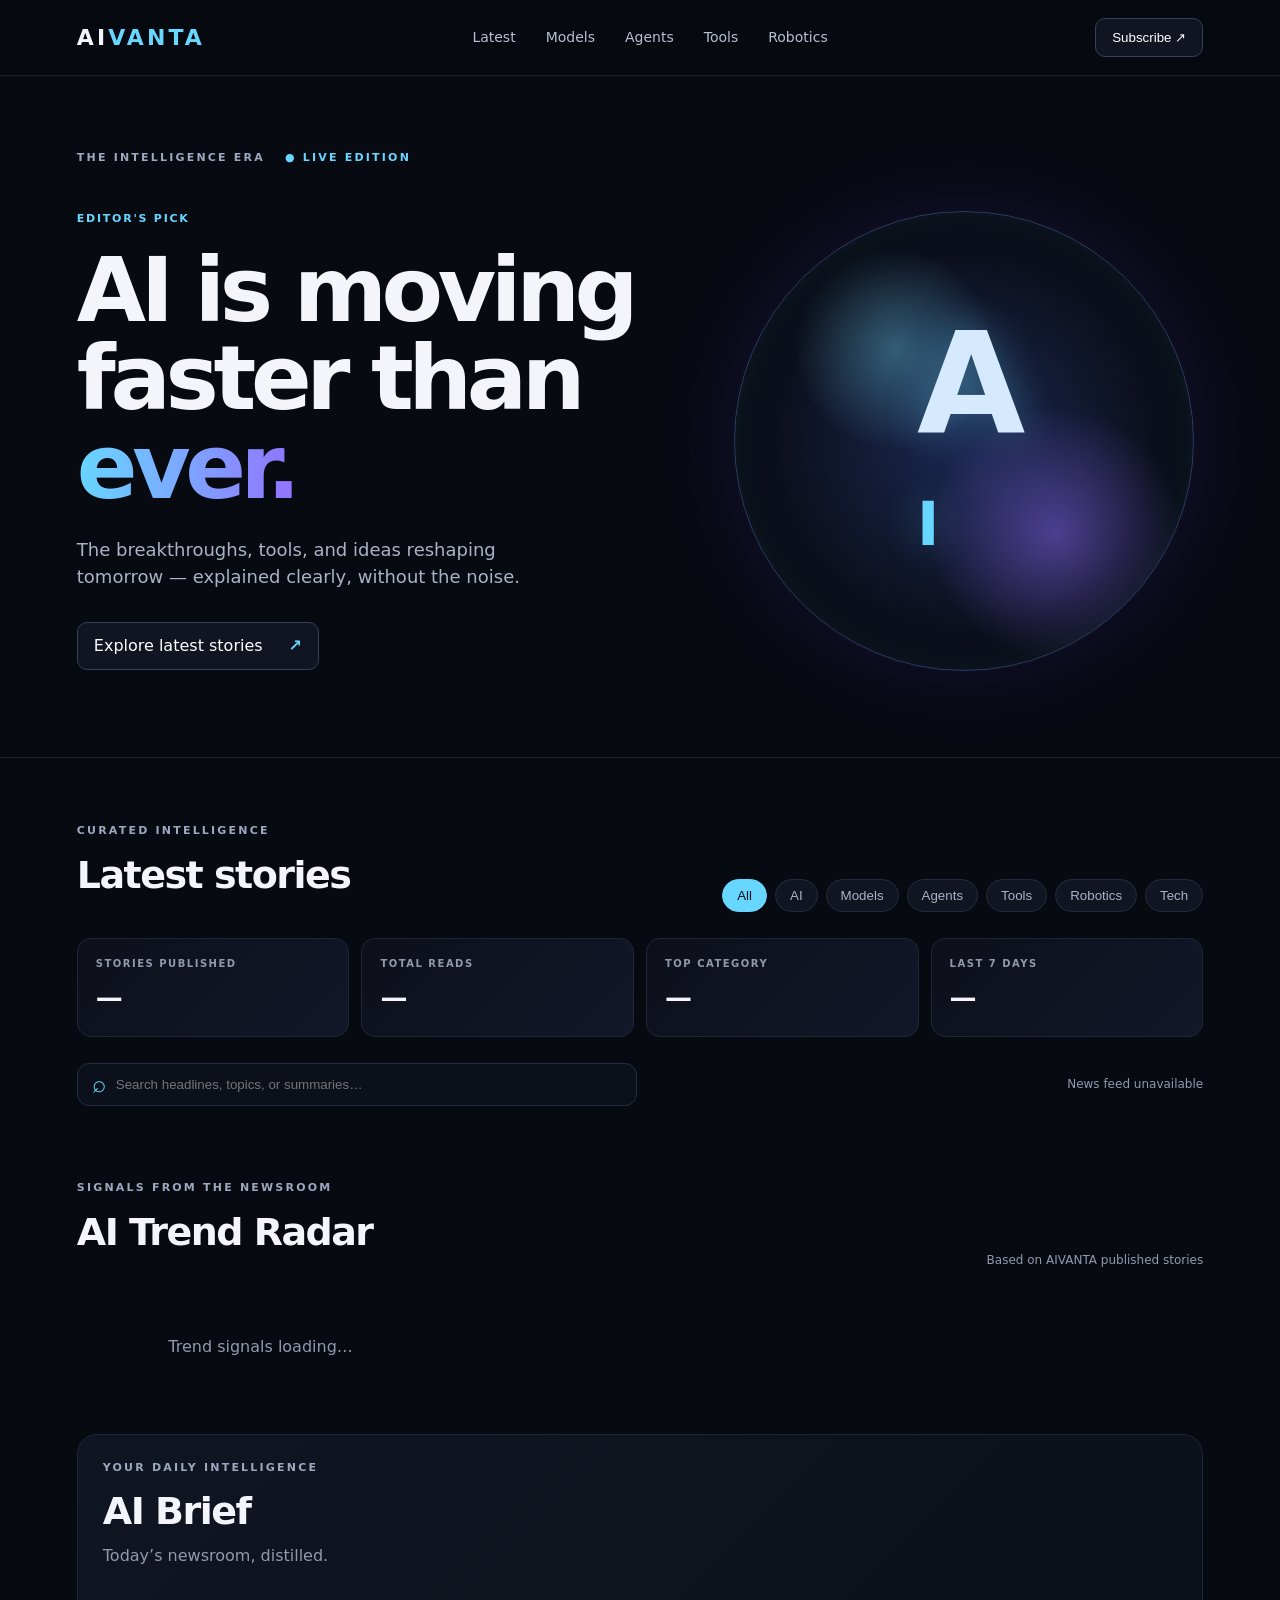
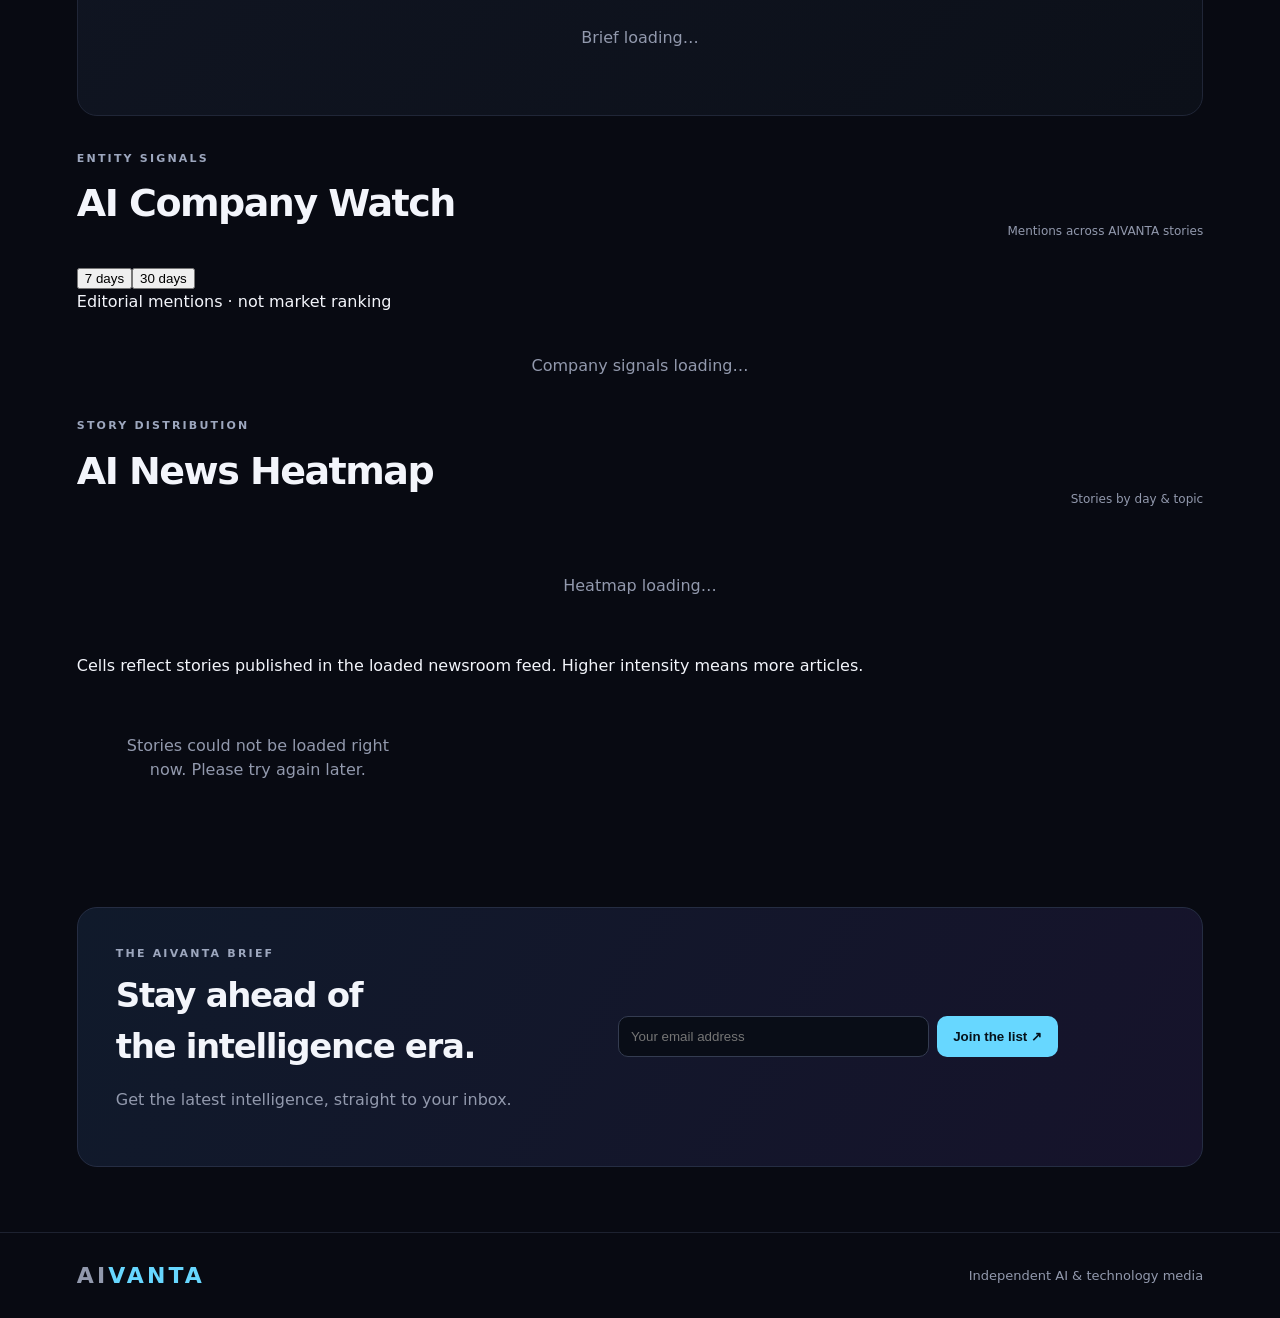
==== commit 25b487f8: "Add AI company watch and news heatmap sections" ====
--- a/index.html
+++ b/index.html
@@ -4,6 +4,6 @@
 <main><section class="hero"><div class="eyebrow">THE INTELLIGENCE ERA <span>● LIVE EDITION</span></div><div class="hero-grid"><div><div class="tag" id="hero-tag">EDITOR'S PICK</div><h1 id="hero-title">AI is moving<br>faster than <em>ever.</em></h1><p class="lede" id="hero-lede">The breakthroughs, tools, and ideas reshaping tomorrow — explained clearly, without the noise.</p><a class="read" id="hero-link" href="#latest">Explore latest stories <b>↗</b></a></div><div class="orb" id="hero-orb"><div class="orbtext">A<br><small>I</small></div></div></div></section>
 <section class="section" id="latest"><div class="sectionhead"><div><div class="eyebrow">CURATED INTELLIGENCE</div><h2>Latest stories</h2></div><div class="filters"><button class="active" data-filter="All">All</button><button data-filter="AI">AI</button><button data-filter="Models">Models</button><button data-filter="Agents">Agents</button><button data-filter="Tools">Tools</button><button data-filter="Robotics">Robotics</button><button data-filter="Tech">Tech</button></div></div>
 <div class="data-strip" id="data-strip"><div class="data-card"><small>STORIES PUBLISHED</small><strong id="data-stories">—</strong></div><div class="data-card"><small>TOTAL READS</small><strong id="data-views">—</strong></div><div class="data-card"><small>TOP CATEGORY</small><strong id="data-category">—</strong></div><div class="data-card"><small>LAST 7 DAYS</small><strong id="data-week">—</strong></div></div><div class="news-tools"><label class="search-wrap"><span aria-hidden="true">⌕</span><input id="story-search" type="search" placeholder="Search headlines, topics, or summaries…" aria-label="Search news articles"></label><span id="story-count" class="story-count">Loading news…</span></div>
-<div class="featured-strip" id="featured-strip" hidden></div><section class="radar-section" id="trend-radar"><div class="sectionhead"><div><div class="eyebrow">SIGNALS FROM THE NEWSROOM</div><h2>AI Trend Radar</h2></div><span class="radar-note">Based on AIVANTA published stories</span></div><div class="radar-grid" id="radar-grid"><div class="empty">Trend signals loading…</div></div></section><section class="daily-brief" id="daily-brief"><div class="brief-head"><div class="eyebrow">YOUR DAILY INTELLIGENCE</div><h2>AI Brief</h2><p>Today’s newsroom, distilled.</p></div><div class="brief-list" id="brief-list"><div class="empty">Brief loading…</div></div></section><section class="most-read" id="most-read" hidden><div class="most-read-head"><div><div class="eyebrow">AUDIENCE SIGNAL</div><h3>Most read</h3></div><span>Ranked by readership</span></div><div class="most-read-list" id="most-read-list"></div></section>
+<div class="featured-strip" id="featured-strip" hidden></div><section class="radar-section" id="trend-radar"><div class="sectionhead"><div><div class="eyebrow">SIGNALS FROM THE NEWSROOM</div><h2>AI Trend Radar</h2></div><span class="radar-note">Based on AIVANTA published stories</span></div><div class="radar-grid" id="radar-grid"><div class="empty">Trend signals loading…</div></div></section><section class="daily-brief" id="daily-brief"><div class="brief-head"><div class="eyebrow">YOUR DAILY INTELLIGENCE</div><h2>AI Brief</h2><p>Today’s newsroom, distilled.</p></div><div class="brief-list" id="brief-list"><div class="empty">Brief loading…</div></div></section><section class="intel-dashboard" id="company-tracker"><div class="sectionhead"><div><div class="eyebrow">ENTITY SIGNALS</div><h2>AI Company Watch</h2></div><span class="radar-note">Mentions across AIVANTA stories</span></div><div class="company-toolbar"><div class="company-period" role="group" aria-label="Mention timeframe"><button class="active" data-company-period="7">7 days</button><button data-company-period="30">30 days</button></div><span class="company-disclaimer">Editorial mentions · not market ranking</span></div><div class="company-grid" id="company-grid"><div class="empty">Company signals loading…</div></div></section><section class="heatmap-section" id="news-heatmap"><div class="sectionhead"><div><div class="eyebrow">STORY DISTRIBUTION</div><h2>AI News Heatmap</h2></div><span class="radar-note">Stories by day &amp; topic</span></div><div class="heatmap-wrap" id="heatmap-wrap"><div class="empty">Heatmap loading…</div></div><p class="heatmap-note">Cells reflect stories published in the loaded newsroom feed. Higher intensity means more articles.</p></section><section class="most-read" id="most-read" hidden><div class="most-read-head"><div><div class="eyebrow">AUDIENCE SIGNAL</div><h3>Most read</h3></div><span>Ranked by readership</span></div><div class="most-read-list" id="most-read-list"></div></section>
 <div id="articles" class="cards" aria-live="polite"><div class="empty">Loading published stories…</div></div><div class="empty" id="empty" hidden>No stories in this category yet.</div></section>
 <section class="newsletter" id="newsletter"><div><div class="eyebrow">THE AIVANTA BRIEF</div><h2>Stay ahead of<br>the intelligence era.</h2><p>Get the latest intelligence, straight to your inbox.</p></div><form id="signup"><input type="email" placeholder="Your email address" required><button>Join the list ↗</button></form><div id="formmsg" class="formmsg"></div></section></main><footer><a class="logo" href="/">AI<span>VANTA</span></a><span>Independent AI & technology media</span></footer><script src="app.js"></script></body></html>
--- a/styles.css
+++ b/styles.css
@@ -24,3 +24,6 @@
 
 /* AIVANTA audience data modules */
 .data-strip{display:grid;grid-template-columns:repeat(4,1fr);gap:12px;margin:0 0 28px}.data-card{border:1px solid #202637;background:linear-gradient(135deg,#0d101a,#12182a);border-radius:14px;padding:17px 18px}.data-card small{display:block;font-size:10px;letter-spacing:.15em;color:var(--muted);font-weight:700}.data-card strong{display:block;font-size:27px;letter-spacing:-.04em;margin-top:7px;color:#f4f6fb}.most-read{border:1px solid #202637;background:#0b0f19;border-radius:18px;padding:20px;margin:0 0 26px}.most-read-head{display:flex;justify-content:space-between;align-items:end;margin-bottom:14px}.most-read h3{font-size:26px;margin:5px 0}.most-read-head>span{color:var(--muted);font-size:12px}.most-read-list{display:grid;grid-template-columns:repeat(5,1fr);gap:10px}.popular-item{display:flex;gap:10px;align-items:start;padding:13px;border:1px solid #202637;border-radius:12px;background:#0e121d;min-width:0}.popular-rank{font-size:17px;font-weight:900;color:var(--cyan)}.popular-copy{min-width:0;flex:1}.popular-copy strong{font-size:12px;line-height:1.35;display:block}.popular-copy small{font-size:10px;color:var(--muted);display:block;margin-top:6px}.popular-views{font-size:12px;color:var(--cyan);white-space:nowrap}.popular-views small{display:block;font-size:9px;color:var(--muted)}.popular-item:hover{border-color:#485879}@media(max-width:850px){.data-strip{grid-template-columns:repeat(2,1fr)}.most-read-list{grid-template-columns:repeat(2,1fr)}}@media(max-width:520px){.data-card{padding:14px}.data-card strong{font-size:23px}.most-read{padding:14px}.most-read-list{grid-template-columns:1fr}.most-read-head{align-items:start;flex-direction:column;gap:8px}}
+
+/* AI radar + daily brief modules */
+.radar-section,.daily-brief{padding:28px 0 0}.radar-note{font-size:12px;color:var(--muted)}.radar-grid{display:grid;grid-template-columns:repeat(3,1fr);gap:12px}.radar-card{background:#0d101a;border:1px solid #202637;border-radius:15px;padding:17px}.radar-top{display:flex;justify-content:space-between;gap:10px;align-items:center}.radar-top strong{font-size:14px}.momentum{font-size:11px;border-radius:20px;padding:5px 9px}.momentum.up{background:#133323;color:#9df0b2}.momentum.down{background:#301d24;color:#ffadb6}.momentum.steady{background:#1c2636;color:#b8d1ef}.radar-count{font-size:23px;font-weight:800;margin:13px 0 8px}.radar-count small{font-size:11px;color:var(--muted);font-weight:500}.radar-track{height:5px;background:#202637;border-radius:20px;overflow:hidden}.radar-fill{height:100%;background:linear-gradient(90deg,var(--cyan),var(--purple));border-radius:20px}.radar-compare{display:block;color:var(--muted);margin-top:9px;font-size:11px}.daily-brief{border:1px solid #202637;background:linear-gradient(135deg,#101522,#0c1019);border-radius:20px;padding:25px;margin:35px 0}.brief-head h2{margin:6px 0 0}.brief-head p{color:var(--muted);margin:4px 0 18px}.brief-list{display:flex;flex-direction:column}.brief-item{display:flex;align-items:flex-start;gap:14px;padding:15px 0;border-top:1px solid #202637}.brief-index{color:var(--cyan);font-weight:900}.brief-item div{flex:1}.brief-item strong{font-size:14px;line-height:1.35;display:block}.brief-item p{font-size:12px;color:var(--muted);margin:6px 0 0;line-height:1.55}.brief-arrow{color:var(--cyan)}.brief-item:hover strong{color:var(--cyan)}@media(max-width:850px){.radar-grid{grid-template-columns:repeat(2,1fr)}}@media(max-width:520px){.radar-grid{grid-template-columns:1fr}.daily-brief{padding:18px;margin:24px 0}.radar-note{max-width:160px;text-align:right}}
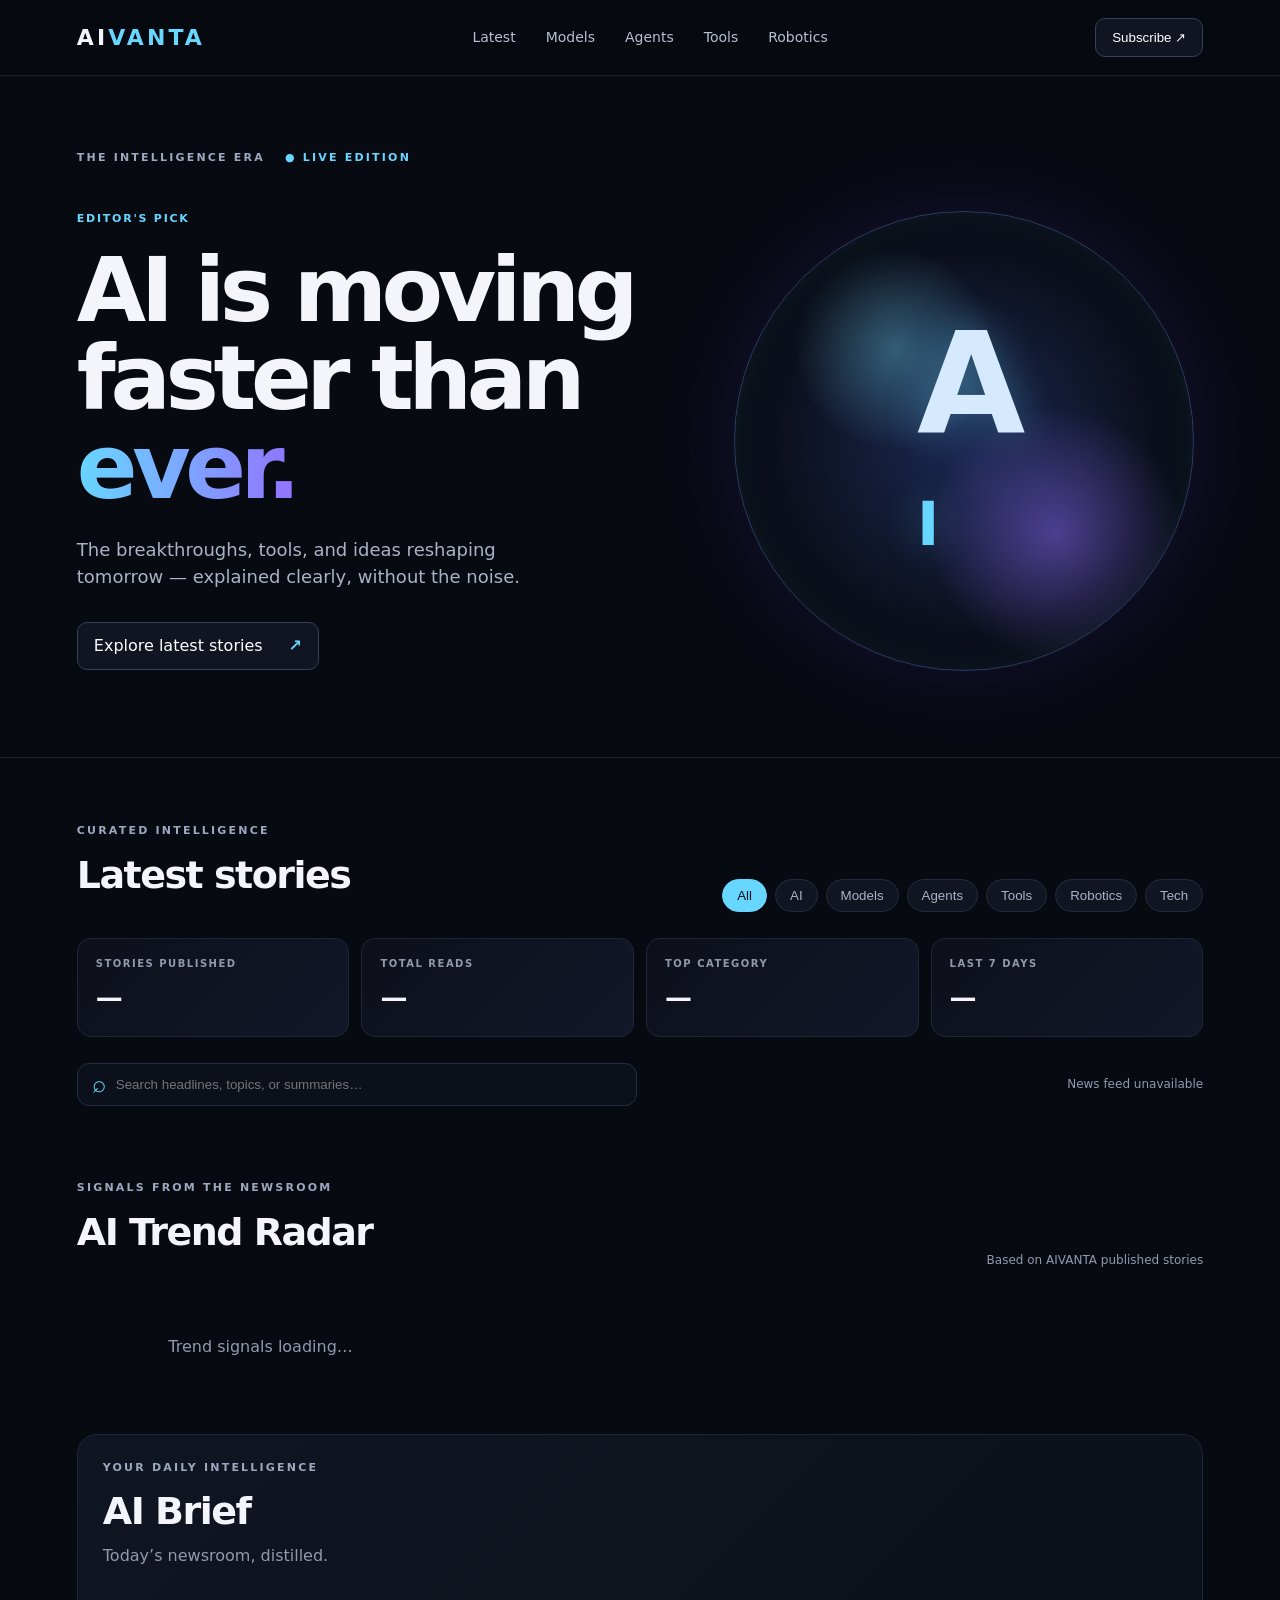
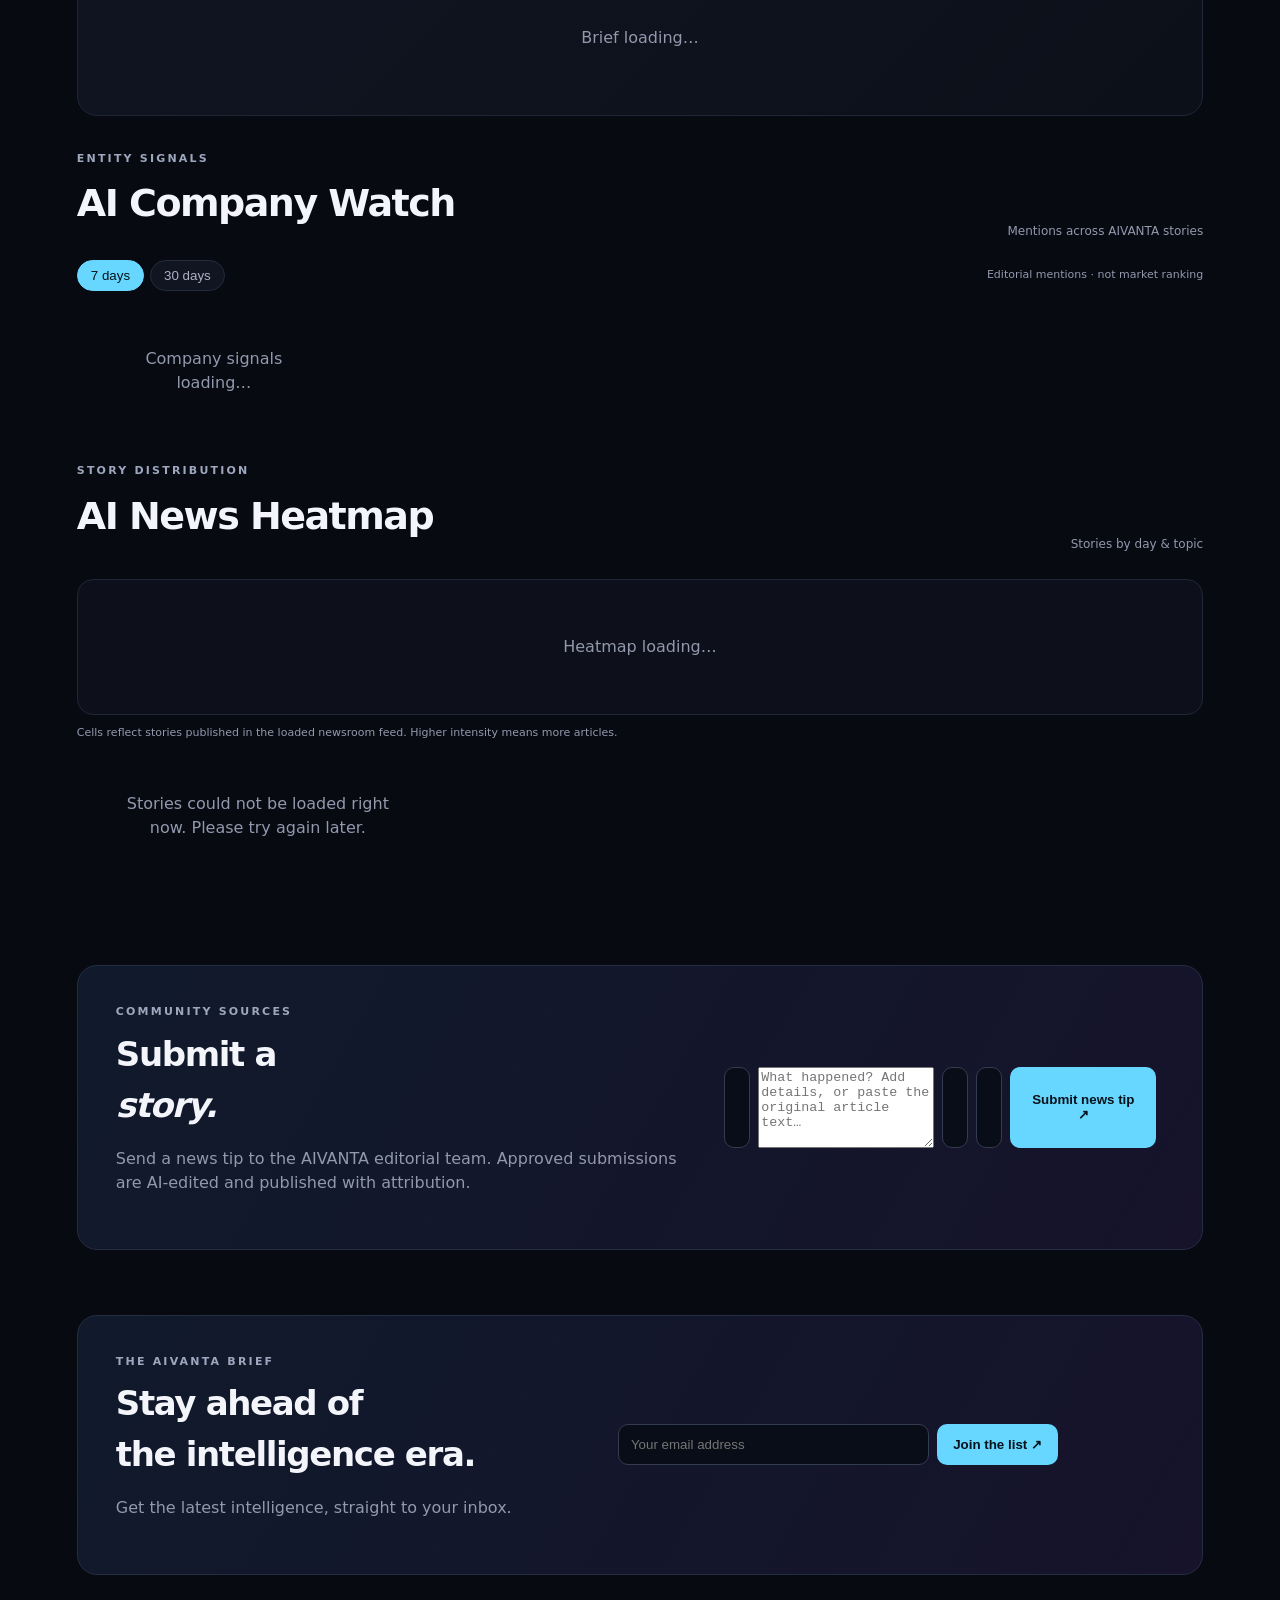
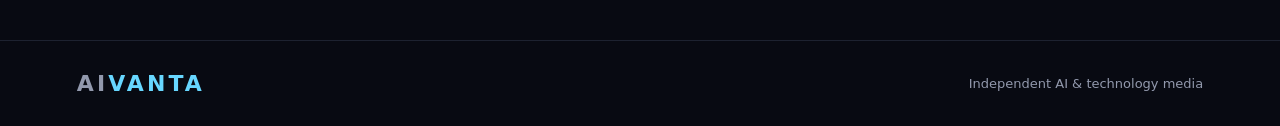
==== commit 9b22f7e4: "Add public follower news submission form" ====
--- a/index.html
+++ b/index.html
@@ -6,4 +6,4 @@
 <div class="data-strip" id="data-strip"><div class="data-card"><small>STORIES PUBLISHED</small><strong id="data-stories">—</strong></div><div class="data-card"><small>TOTAL READS</small><strong id="data-views">—</strong></div><div class="data-card"><small>TOP CATEGORY</small><strong id="data-category">—</strong></div><div class="data-card"><small>LAST 7 DAYS</small><strong id="data-week">—</strong></div></div><div class="news-tools"><label class="search-wrap"><span aria-hidden="true">⌕</span><input id="story-search" type="search" placeholder="Search headlines, topics, or summaries…" aria-label="Search news articles"></label><span id="story-count" class="story-count">Loading news…</span></div>
 <div class="featured-strip" id="featured-strip" hidden></div><section class="radar-section" id="trend-radar"><div class="sectionhead"><div><div class="eyebrow">SIGNALS FROM THE NEWSROOM</div><h2>AI Trend Radar</h2></div><span class="radar-note">Based on AIVANTA published stories</span></div><div class="radar-grid" id="radar-grid"><div class="empty">Trend signals loading…</div></div></section><section class="daily-brief" id="daily-brief"><div class="brief-head"><div class="eyebrow">YOUR DAILY INTELLIGENCE</div><h2>AI Brief</h2><p>Today’s newsroom, distilled.</p></div><div class="brief-list" id="brief-list"><div class="empty">Brief loading…</div></div></section><section class="intel-dashboard" id="company-tracker"><div class="sectionhead"><div><div class="eyebrow">ENTITY SIGNALS</div><h2>AI Company Watch</h2></div><span class="radar-note">Mentions across AIVANTA stories</span></div><div class="company-toolbar"><div class="company-period" role="group" aria-label="Mention timeframe"><button class="active" data-company-period="7">7 days</button><button data-company-period="30">30 days</button></div><span class="company-disclaimer">Editorial mentions · not market ranking</span></div><div class="company-grid" id="company-grid"><div class="empty">Company signals loading…</div></div></section><section class="heatmap-section" id="news-heatmap"><div class="sectionhead"><div><div class="eyebrow">STORY DISTRIBUTION</div><h2>AI News Heatmap</h2></div><span class="radar-note">Stories by day &amp; topic</span></div><div class="heatmap-wrap" id="heatmap-wrap"><div class="empty">Heatmap loading…</div></div><p class="heatmap-note">Cells reflect stories published in the loaded newsroom feed. Higher intensity means more articles.</p></section><section class="most-read" id="most-read" hidden><div class="most-read-head"><div><div class="eyebrow">AUDIENCE SIGNAL</div><h3>Most read</h3></div><span>Ranked by readership</span></div><div class="most-read-list" id="most-read-list"></div></section>
 <div id="articles" class="cards" aria-live="polite"><div class="empty">Loading published stories…</div></div><div class="empty" id="empty" hidden>No stories in this category yet.</div></section>
-<section class="newsletter" id="newsletter"><div><div class="eyebrow">THE AIVANTA BRIEF</div><h2>Stay ahead of<br>the intelligence era.</h2><p>Get the latest intelligence, straight to your inbox.</p></div><form id="signup"><input type="email" placeholder="Your email address" required><button>Join the list ↗</button></form><div id="formmsg" class="formmsg"></div></section></main><footer><a class="logo" href="/">AI<span>VANTA</span></a><span>Independent AI & technology media</span></footer><script src="app.js"></script></body></html>+<section class="newsletter" id="submit-news"><div><div class="eyebrow">COMMUNITY SOURCES</div><h2>Submit a<br><em>story.</em></h2><p>Send a news tip to the AIVANTA editorial team. Approved submissions are AI-edited and published with attribution.</p></div><form id="news-submit-form" class="news-submit-form"><input id="tip-title" maxlength="180" placeholder="News headline or topic" required><textarea id="tip-details" rows="5" maxlength="6000" placeholder="What happened? Add details, or paste the original article text…" required></textarea><input id="tip-source" type="url" placeholder="Original source URL (optional)"><input id="tip-contact" maxlength="120" placeholder="Your name / handle (optional)"><button type="submit">Submit news tip ↗</button><div id="tip-form-message" class="formmsg" role="status"></div></form></section><section class="newsletter" id="newsletter"><div><div class="eyebrow">THE AIVANTA BRIEF</div><h2>Stay ahead of<br>the intelligence era.</h2><p>Get the latest intelligence, straight to your inbox.</p></div><form id="signup"><input type="email" placeholder="Your email address" required><button>Join the list ↗</button></form><div id="formmsg" class="formmsg"></div></section></main><footer><a class="logo" href="/">AI<span>VANTA</span></a><span>Independent AI & technology media</span></footer><script src="app.js"></script></body></html>
--- a/styles.css
+++ b/styles.css
@@ -27,3 +27,6 @@
 
 /* AI radar + daily brief modules */
 .radar-section,.daily-brief{padding:28px 0 0}.radar-note{font-size:12px;color:var(--muted)}.radar-grid{display:grid;grid-template-columns:repeat(3,1fr);gap:12px}.radar-card{background:#0d101a;border:1px solid #202637;border-radius:15px;padding:17px}.radar-top{display:flex;justify-content:space-between;gap:10px;align-items:center}.radar-top strong{font-size:14px}.momentum{font-size:11px;border-radius:20px;padding:5px 9px}.momentum.up{background:#133323;color:#9df0b2}.momentum.down{background:#301d24;color:#ffadb6}.momentum.steady{background:#1c2636;color:#b8d1ef}.radar-count{font-size:23px;font-weight:800;margin:13px 0 8px}.radar-count small{font-size:11px;color:var(--muted);font-weight:500}.radar-track{height:5px;background:#202637;border-radius:20px;overflow:hidden}.radar-fill{height:100%;background:linear-gradient(90deg,var(--cyan),var(--purple));border-radius:20px}.radar-compare{display:block;color:var(--muted);margin-top:9px;font-size:11px}.daily-brief{border:1px solid #202637;background:linear-gradient(135deg,#101522,#0c1019);border-radius:20px;padding:25px;margin:35px 0}.brief-head h2{margin:6px 0 0}.brief-head p{color:var(--muted);margin:4px 0 18px}.brief-list{display:flex;flex-direction:column}.brief-item{display:flex;align-items:flex-start;gap:14px;padding:15px 0;border-top:1px solid #202637}.brief-index{color:var(--cyan);font-weight:900}.brief-item div{flex:1}.brief-item strong{font-size:14px;line-height:1.35;display:block}.brief-item p{font-size:12px;color:var(--muted);margin:6px 0 0;line-height:1.55}.brief-arrow{color:var(--cyan)}.brief-item:hover strong{color:var(--cyan)}@media(max-width:850px){.radar-grid{grid-template-columns:repeat(2,1fr)}}@media(max-width:520px){.radar-grid{grid-template-columns:1fr}.daily-brief{padding:18px;margin:24px 0}.radar-note{max-width:160px;text-align:right}}
+
+/* Company watch & editorial heatmap */
+.company-toolbar{display:flex;align-items:center;justify-content:space-between;gap:12px;margin:-6px 0 16px}.company-period{display:flex;gap:6px}.company-period button{border:1px solid #252b3c;background:#111522;color:#aab2c4;padding:7px 13px;border-radius:24px;cursor:pointer}.company-period button.active{background:var(--cyan);color:#07121a;border-color:var(--cyan)}.company-disclaimer,.heatmap-note{font-size:11px;color:var(--muted)}.company-grid{display:grid;grid-template-columns:repeat(4,1fr);gap:10px}.company-card{display:flex;gap:12px;align-items:center;border:1px solid #202637;border-radius:14px;padding:15px;background:#0d101a}.company-rank{font-weight:900;color:var(--cyan);font-size:18px}.company-main{flex:1;min-width:0}.company-main strong{display:block;font-size:13px;margin-bottom:8px}.company-track{height:5px;background:#202637;border-radius:20px;display:block;overflow:hidden}.company-track i{display:block;height:100%;background:linear-gradient(90deg,var(--cyan),var(--purple));border-radius:20px}.company-mentions{text-align:right;white-space:nowrap}.company-mentions b{display:block;font-size:20px}.company-mentions small{font-size:10px;color:var(--muted)}.heatmap-section{padding:28px 0 0}.heatmap-wrap{overflow-x:auto;border:1px solid #202637;background:#0d101a;border-radius:16px;padding:15px}.heatmap-grid{display:grid;grid-template-columns:80px repeat(var(--heat-cols),minmax(50px,1fr));gap:7px;min-width:600px}.heatmap-label{text-align:center;color:#aeb9ce;font-size:10px;padding:7px 0;font-weight:700}.heatmap-day{font-size:11px;color:#aeb9ce;display:flex;align-items:center}.heat-cell{height:36px;display:grid;place-items:center;border-radius:7px;background:color-mix(in srgb,var(--cyan) calc(var(--heat)*.85),#141a29);border:1px solid #263047;color:#f1f5fb;font-size:11px}.heatmap-note{margin-top:10px}@media(max-width:850px){.company-grid{grid-template-columns:repeat(2,1fr)}}@media(max-width:520px){.company-toolbar{align-items:flex-start;flex-direction:column}.company-grid{grid-template-columns:1fr}.company-card{padding:13px}}
